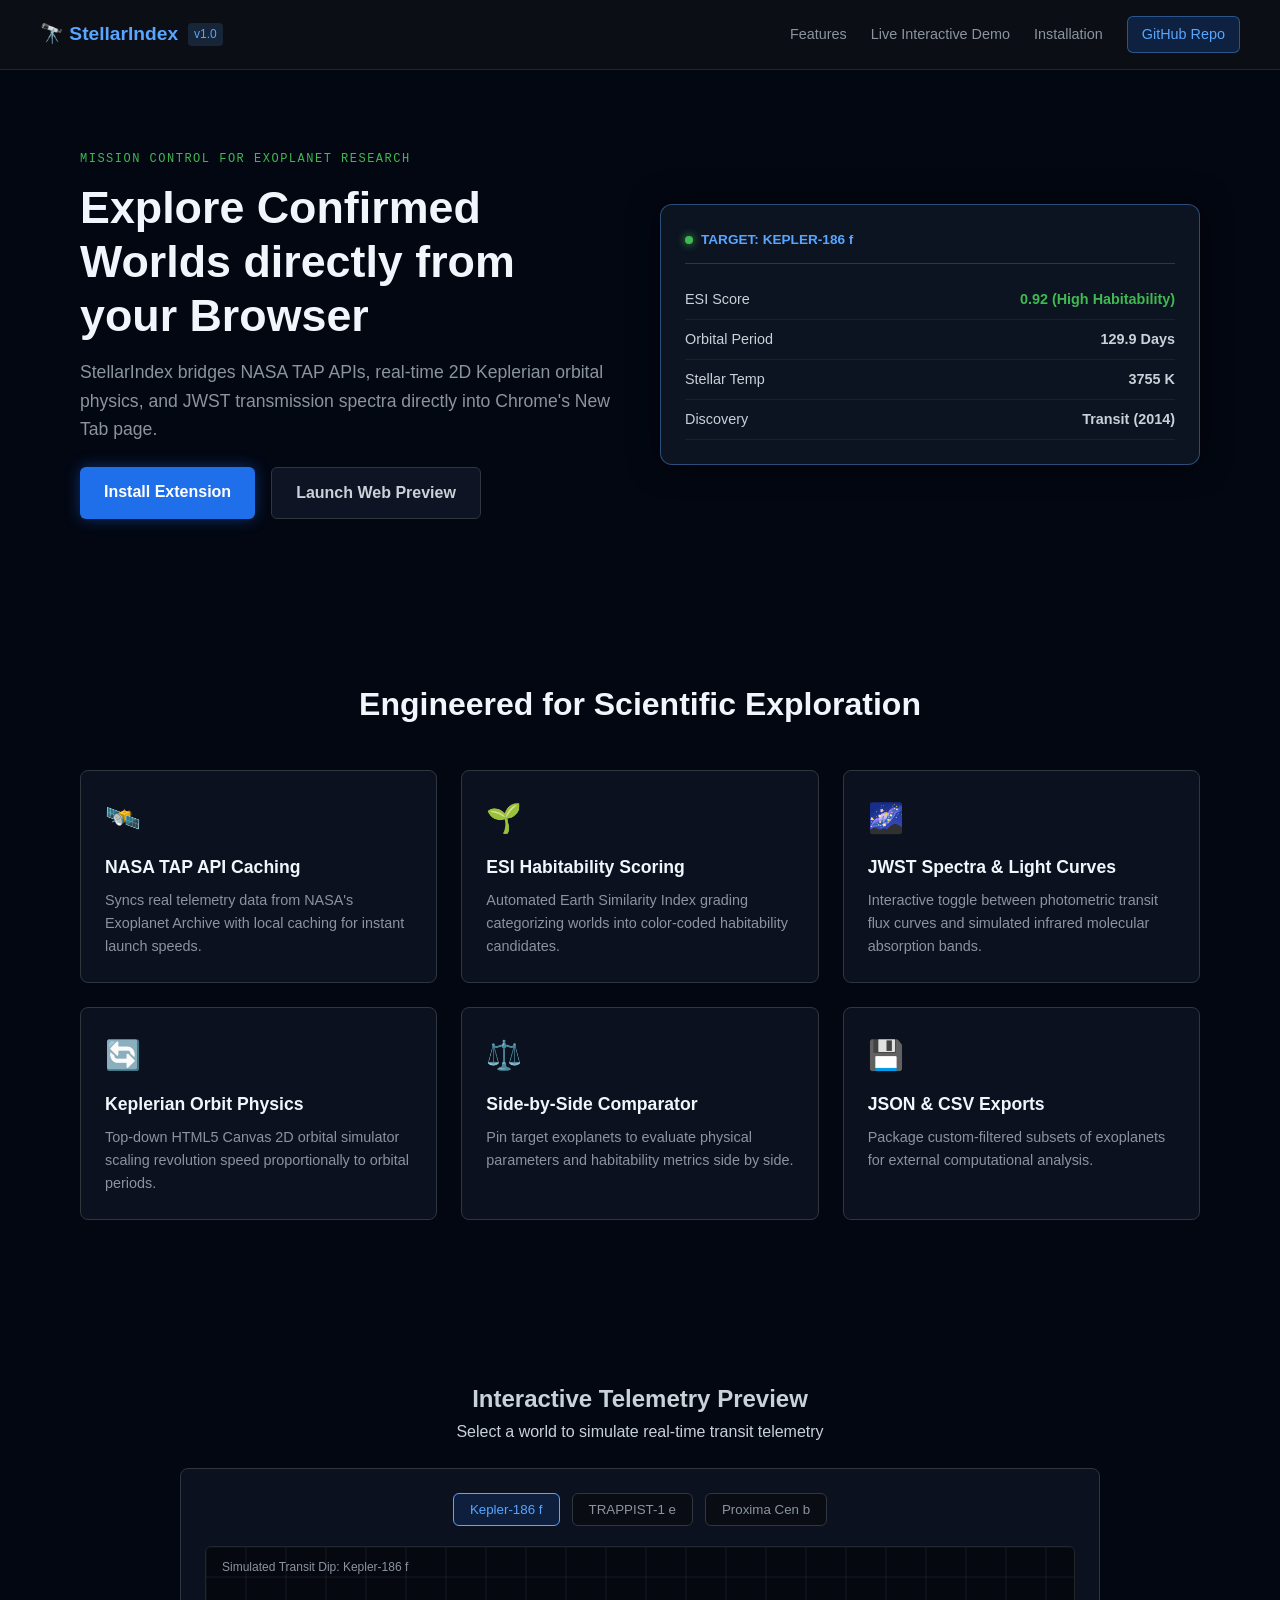
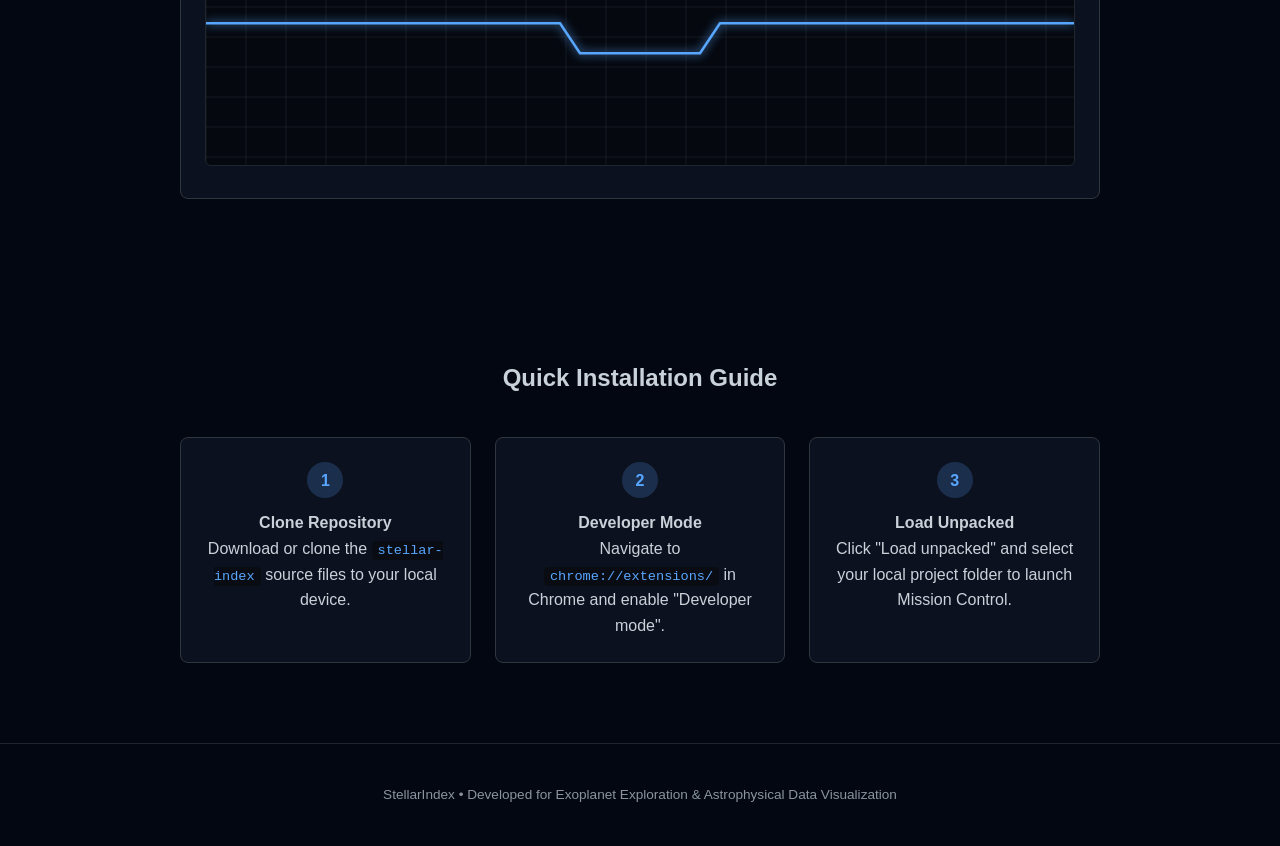
==== docs/index.html @ ff1a0e59 "rename landing folder to docs for github deployment" ====
<!DOCTYPE html>
<html lang="en">
<head>
  <meta charset="UTF-8">
  <meta name="viewport" content="width=device-width, initial-scale=1.0">
  <title>StellarIndex - Exoplanet Research Chrome Extension</title>
  <link rel="stylesheet" href="styles.css">
</head>
<body>
  <!-- Top Navigation Bar -->
  <nav class="navbar">
    <div class="nav-brand">
      <span class="logo">🔭 StellarIndex</span>
      <span class="version-tag">v1.0</span>
    </div>
    <div class="nav-links">
      <a href="#features">Features</a>
      <a href="#demo">Live Interactive Demo</a>
      <a href="#installation">Installation</a>
      <a href="https://github.com/your-username/stellar-index" target="_blank" class="nav-btn-gh">GitHub Repo</a>
    </div>
  </nav>

  <!-- Hero Section -->
  <header class="hero">
    <div class="hero-content">
      <div class="telemetry-badge">MISSION CONTROL FOR EXOPLANET RESEARCH</div>
      <h1>Explore Confirmed Worlds directly from your Browser</h1>
      <p>StellarIndex bridges NASA TAP APIs, real-time 2D Keplerian orbital physics, and JWST transmission spectra directly into Chrome's New Tab page.</p>
      
      <div class="hero-actions">
        <a href="#installation" class="btn-primary">Install Extension</a>
        <a href="#demo" class="btn-secondary">Launch Web Preview</a>
      </div>
    </div>
    <div class="hero-graphic">
      <div class="hud-frame">
        <div class="hud-header">
          <span class="status-dot"></span> TARGET: KEPLER-186 f
        </div>
        <div class="hud-body">
          <div class="metric-row"><span>ESI Score</span><strong class="green-text">0.92 (High Habitability)</strong></div>
          <div class="metric-row"><span>Orbital Period</span><strong>129.9 Days</strong></div>
          <div class="metric-row"><span>Stellar Temp</span><strong>3755 K</strong></div>
          <div class="metric-row"><span>Discovery</span><strong>Transit (2014)</strong></div>
        </div>
      </div>
    </div>
  </header>

  <!-- Feature Showcase Section -->
  <section id="features" class="features-section">
    <h2>Engineered for Scientific Exploration</h2>
    <div class="features-grid">
      <div class="feature-card">
        <div class="icon">🛰️</div>
        <h3>NASA TAP API Caching</h3>
        <p>Syncs real telemetry data from NASA's Exoplanet Archive with local caching for instant launch speeds.</p>
      </div>

      <div class="feature-card">
        <div class="icon">🌱</div>
        <h3>ESI Habitability Scoring</h3>
        <p>Automated Earth Similarity Index grading categorizing worlds into color-coded habitability candidates.</p>
      </div>

      <div class="feature-card">
        <div class="icon">🌌</div>
        <h3>JWST Spectra & Light Curves</h3>
        <p>Interactive toggle between photometric transit flux curves and simulated infrared molecular absorption bands.</p>
      </div>

      <div class="feature-card">
        <div class="icon">🔄</div>
        <h3>Keplerian Orbit Physics</h3>
        <p>Top-down HTML5 Canvas 2D orbital simulator scaling revolution speed proportionally to orbital periods.</p>
      </div>

      <div class="feature-card">
        <div class="icon">⚖️</div>
        <h3>Side-by-Side Comparator</h3>
        <p>Pin target exoplanets to evaluate physical parameters and habitability metrics side by side.</p>
      </div>

      <div class="feature-card">
        <div class="icon">💾</div>
        <h3>JSON & CSV Exports</h3>
        <p>Package custom-filtered subsets of exoplanets for external computational analysis.</p>
      </div>
    </div>
  </section>

  <!-- Interactive Live Preview Section -->
  <section id="demo" class="demo-section">
    <h2>Interactive Telemetry Preview</h2>
    <p>Select a world to simulate real-time transit telemetry</p>
    
    <div class="demo-wrapper">
      <div class="demo-selector">
        <button class="planet-btn active" data-planet="kepler">Kepler-186 f</button>
        <button class="planet-btn" data-planet="trappist">TRAPPIST-1 e</button>
        <button class="planet-btn" data-planet="proxima">Proxima Cen b</button>
      </div>

      <div class="demo-display">
        <canvas id="previewCanvas"></canvas>
      </div>
    </div>
  </section>

  <!-- Installation Steps Section -->
  <section id="installation" class="install-section">
    <h2>Quick Installation Guide</h2>
    <div class="steps-container">
      <div class="step">
        <div class="step-num">1</div>
        <h4>Clone Repository</h4>
        <p>Download or clone the <code>stellar-index</code> source files to your local device.</p>
      </div>
      <div class="step">
        <div class="step-num">2</div>
        <h4>Developer Mode</h4>
        <p>Navigate to <code>chrome://extensions/</code> in Chrome and enable "Developer mode".</p>
      </div>
      <div class="step">
        <div class="step-num">3</div>
        <h4>Load Unpacked</h4>
        <p>Click "Load unpacked" and select your local project folder to launch Mission Control.</p>
      </div>
    </div>
  </section>

  <footer>
    <p>StellarIndex • Developed for Exoplanet Exploration & Astrophysical Data Visualization</p>
  </footer>

  <script src="script.js"></script>
</body>
</html>
---- docs/styles.css ----
/* StellarIndex Landing Page Theme */
* {
    box-sizing: border-box;
    margin: 0;
    padding: 0;
    scroll-behavior: smooth;
  }
  
  body {
    font-family: -apple-system, BlinkMacSystemFont, "Segoe UI", Roboto, sans-serif;
    background-color: #030712;
    color: #c9d1d9;
    line-height: 1.6;
  }
  
  /* Navbar */
  .navbar {
    display: flex;
    justify-content: space-between;
    align-items: center;
    padding: 16px 40px;
    background: rgba(13, 17, 23, 0.85);
    backdrop-filter: blur(12px);
    border-bottom: 1px solid rgba(48, 54, 61, 0.6);
    position: sticky;
    top: 0;
    z-index: 100;
  }
  
  .nav-brand {
    display: flex;
    align-items: center;
    gap: 10px;
  }
  
  .logo {
    font-size: 1.2rem;
    font-weight: 700;
    color: #58a6ff;
  }
  
  .version-tag {
    background: rgba(88, 166, 255, 0.15);
    color: #58a6ff;
    font-size: 0.75rem;
    padding: 2px 6px;
    border-radius: 4px;
  }
  
  .nav-links {
    display: flex;
    gap: 24px;
    align-items: center;
  }
  
  .nav-links a {
    color: #8b949e;
    text-decoration: none;
    font-size: 0.9rem;
    transition: color 0.2s;
  }
  
  .nav-links a:hover {
    color: #58a6ff;
  }
  
  .nav-btn-gh {
    background: rgba(31, 111, 235, 0.2);
    border: 1px solid rgba(88, 166, 255, 0.4);
    padding: 6px 14px;
    border-radius: 6px;
    color: #58a6ff !important;
  }
  
  /* Hero Section */
  .hero {
    display: grid;
    grid-template-columns: 1fr 1fr;
    gap: 40px;
    padding: 80px 40px;
    max-width: 1200px;
    margin: 0 auto;
    align-items: center;
  }
  
  .telemetry-badge {
    color: #3fb950;
    font-size: 0.75rem;
    font-family: monospace;
    letter-spacing: 1.5px;
    margin-bottom: 12px;
  }
  
  .hero-content h1 {
    font-size: 2.8rem;
    line-height: 1.2;
    color: #f0f6fc;
    margin-bottom: 16px;
  }
  
  .hero-content p {
    font-size: 1.1rem;
    color: #8b949e;
    margin-bottom: 24px;
  }
  
  .hero-actions {
    display: flex;
    gap: 16px;
  }
  
  .btn-primary {
    background: #1f6feb;
    color: #fff;
    padding: 12px 24px;
    border-radius: 6px;
    text-decoration: none;
    font-weight: 600;
    box-shadow: 0 0 15px rgba(31, 111, 235, 0.4);
  }
  
  .btn-secondary {
    background: rgba(17, 24, 39, 0.8);
    border: 1px solid #30363d;
    color: #c9d1d9;
    padding: 12px 24px;
    border-radius: 6px;
    text-decoration: none;
    font-weight: 600;
  }
  
  /* HUD Frame Graphic */
  .hud-frame {
    background: rgba(17, 24, 39, 0.75);
    border: 1px solid rgba(88, 166, 255, 0.4);
    border-radius: 12px;
    padding: 24px;
    box-shadow: 0 0 30px rgba(0, 0, 0, 0.6);
  }
  
  .hud-header {
    font-size: 0.85rem;
    color: #58a6ff;
    font-weight: 700;
    border-bottom: 1px solid #30363d;
    padding-bottom: 12px;
    margin-bottom: 16px;
    display: flex;
    align-items: center;
    gap: 8px;
  }
  
  .status-dot {
    width: 8px;
    height: 8px;
    background: #3fb950;
    border-radius: 50%;
    display: inline-block;
    box-shadow: 0 0 8px #3fb950;
  }
  
  .metric-row {
    display: flex;
    justify-content: space-between;
    padding: 8px 0;
    border-bottom: 1px solid rgba(48, 54, 61, 0.4);
    font-size: 0.9rem;
  }
  
  .green-text { color: #3fb950; }
  
  /* Features Section */
  .features-section {
    padding: 80px 40px;
    max-width: 1200px;
    margin: 0 auto;
  }
  
  .features-section h2 {
    text-align: center;
    font-size: 2rem;
    color: #f0f6fc;
    margin-bottom: 40px;
  }
  
  .features-grid {
    display: grid;
    grid-template-columns: repeat(auto-fit, minmax(320px, 1fr));
    gap: 24px;
  }
  
  .feature-card {
    background: rgba(17, 24, 39, 0.65);
    border: 1px solid #30363d;
    padding: 24px;
    border-radius: 8px;
  }
  
  .feature-card .icon {
    font-size: 1.8rem;
    margin-bottom: 12px;
  }
  
  .feature-card h3 {
    color: #f0f6fc;
    font-size: 1.1rem;
    margin-bottom: 8px;
  }
  
  .feature-card p {
    color: #8b949e;
    font-size: 0.9rem;
  }
  
  /* Demo Section */
  .demo-section {
    padding: 80px 40px;
    max-width: 1000px;
    margin: 0 auto;
    text-align: center;
  }
  
  .demo-wrapper {
    margin-top: 24px;
    background: rgba(17, 24, 39, 0.65);
    border: 1px solid #30363d;
    border-radius: 8px;
    padding: 24px;
  }
  
  .demo-selector {
    display: flex;
    justify-content: center;
    gap: 12px;
    margin-bottom: 20px;
  }
  
  .planet-btn {
    background: #090d13;
    border: 1px solid #30363d;
    color: #8b949e;
    padding: 8px 16px;
    border-radius: 6px;
    cursor: pointer;
  }
  
  .planet-btn.active {
    border-color: #58a6ff;
    color: #58a6ff;
    background: rgba(31, 111, 235, 0.15);
  }
  
  .demo-display canvas {
    width: 100%;
    height: 220px;
    background: #05080f;
    border-radius: 6px;
    border: 1px solid #21262d;
  }
  
  /* Installation Section */
  .install-section {
    padding: 80px 40px;
    max-width: 1000px;
    margin: 0 auto;
    text-align: center;
  }
  
  .steps-container {
    display: grid;
    grid-template-columns: 1fr 1fr 1fr;
    gap: 24px;
    margin-top: 40px;
  }
  
  .step {
    background: rgba(17, 24, 39, 0.65);
    border: 1px solid #30363d;
    padding: 24px;
    border-radius: 8px;
  }
  
  .step-num {
    width: 36px;
    height: 36px;
    background: rgba(88, 166, 255, 0.2);
    color: #58a6ff;
    font-weight: bold;
    border-radius: 50%;
    display: flex;
    align-items: center;
    justify-content: center;
    margin: 0 auto 12px auto;
  }
  
  code {
    background: #090d13;
    color: #58a6ff;
    padding: 2px 6px;
    border-radius: 4px;
    font-size: 0.85rem;
  }
  
  footer {
    text-align: center;
    padding: 40px;
    border-top: 1px solid #21262d;
    color: #8b949e;
    font-size: 0.85rem;
  }
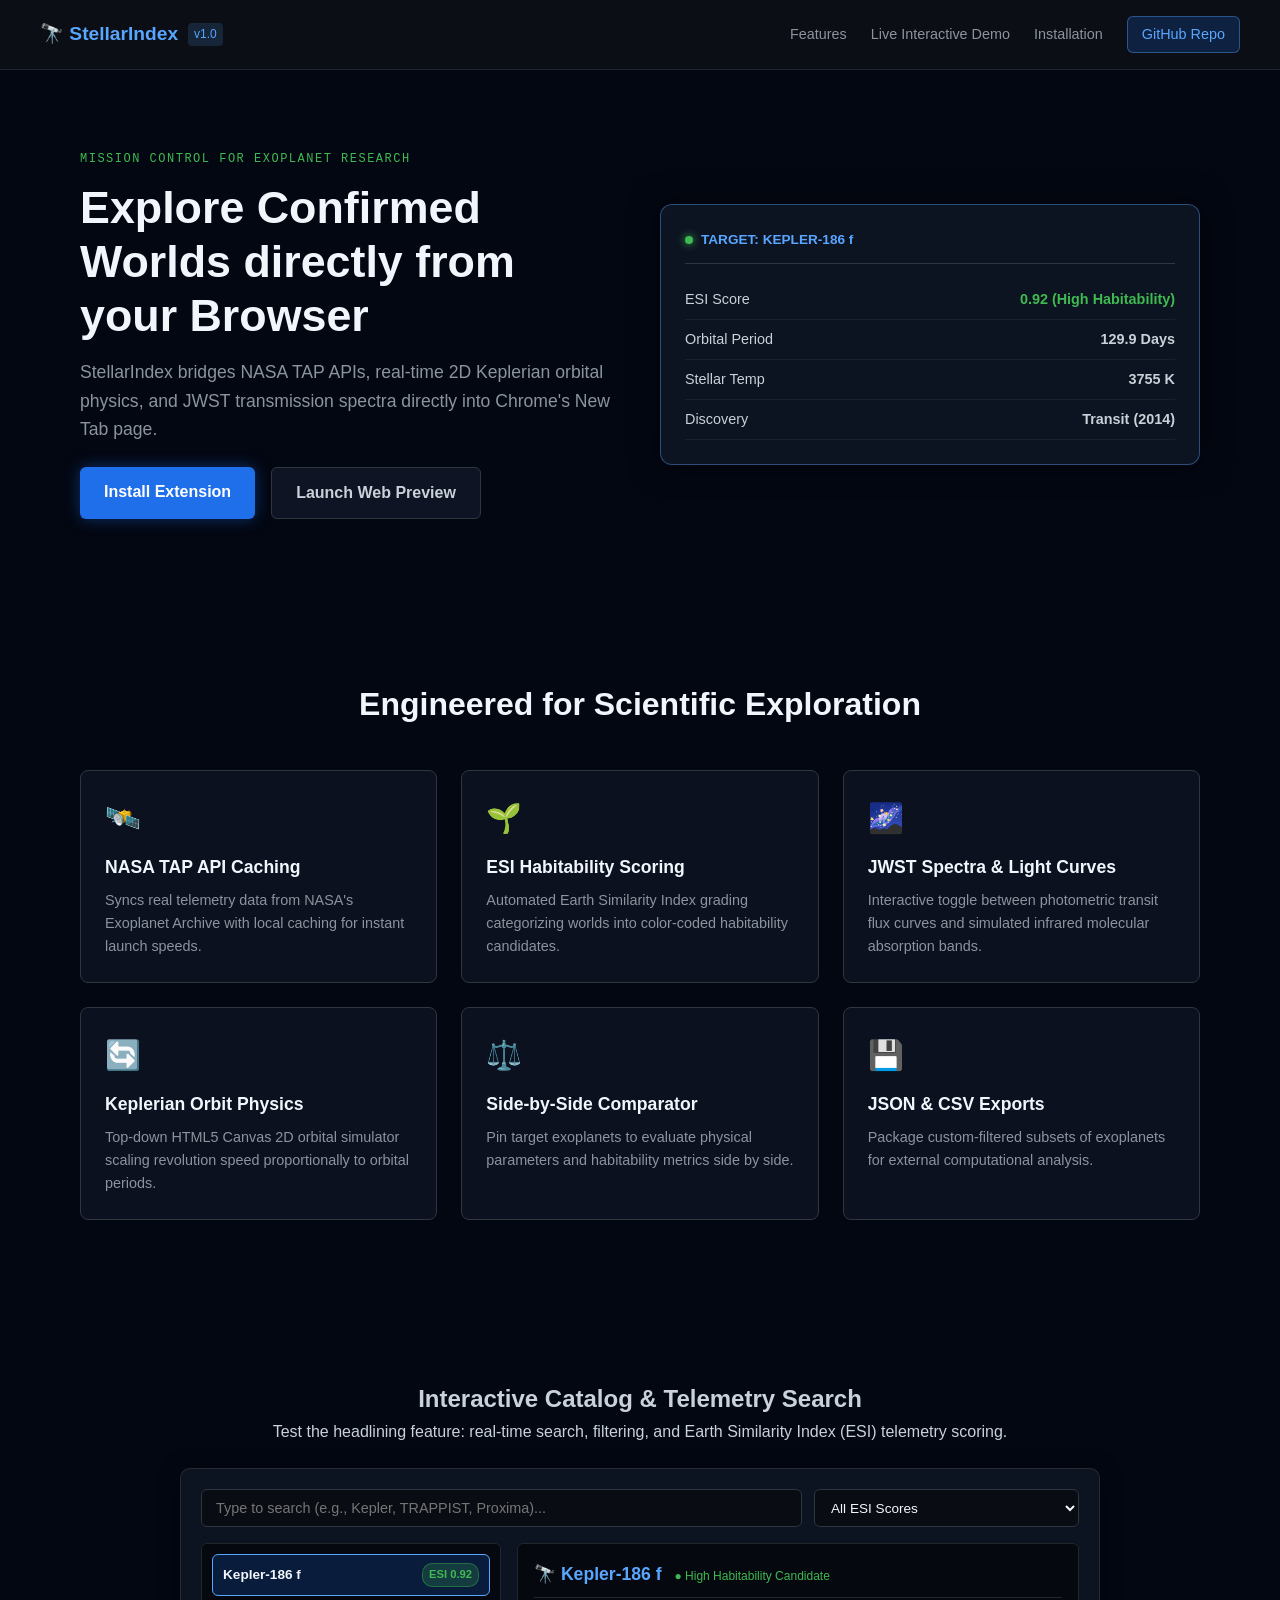
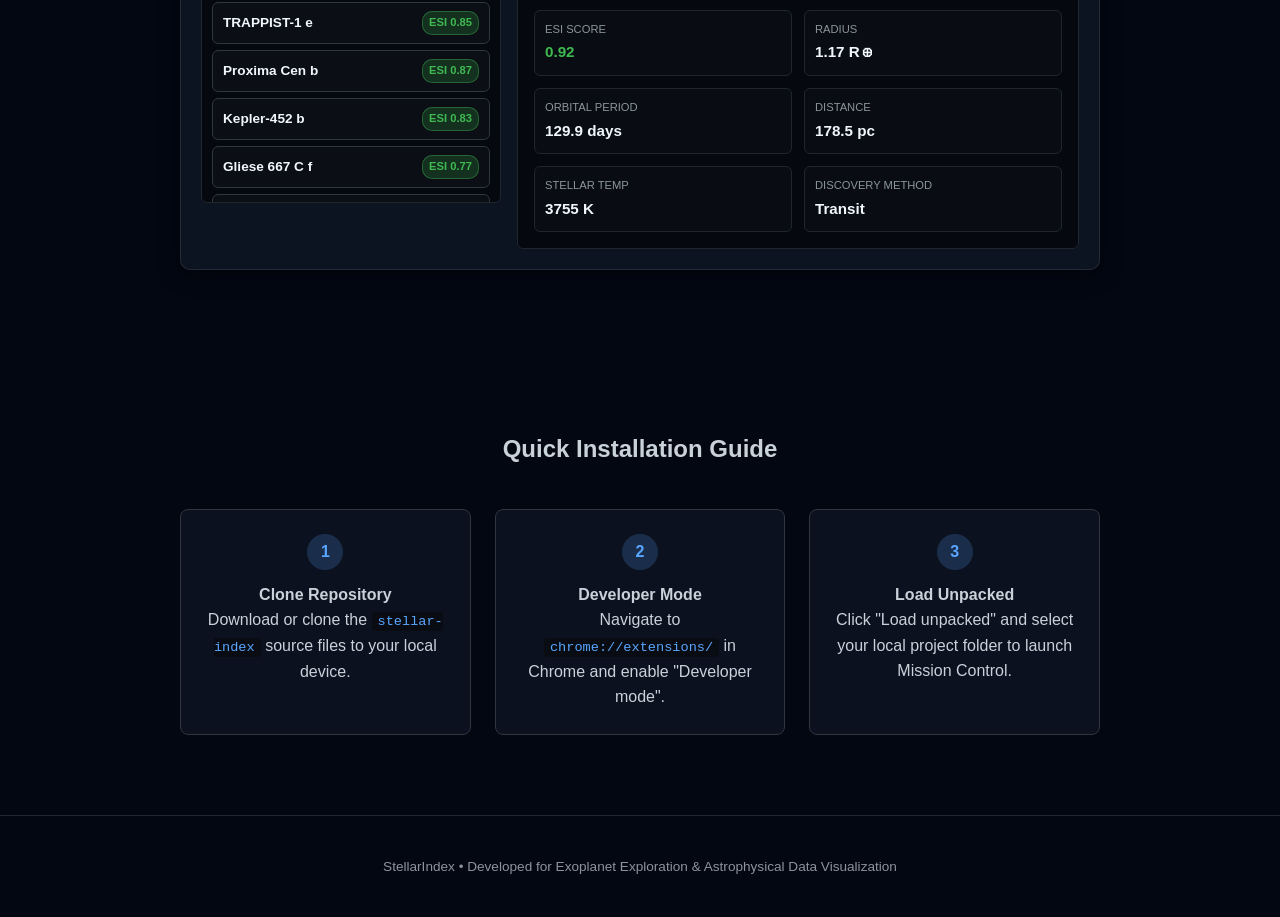
==== commit c6c128ce: "Changed interactive demo in landing page" ====
--- a/docs/index.html
+++ b/docs/index.html
@@ -17,7 +17,7 @@
       <a href="#features">Features</a>
       <a href="#demo">Live Interactive Demo</a>
       <a href="#installation">Installation</a>
-      <a href="https://github.com/your-username/stellar-index" target="_blank" class="nav-btn-gh">GitHub Repo</a>
+      <a href="https://github.com/BestbOyee/StellarIndex" target="_blank" class="nav-btn-gh">GitHub Repo</a>
     </div>
   </nav>
 
@@ -91,19 +91,31 @@
   </section>
 
   <!-- Interactive Live Preview Section -->
+  <!-- Interactive Live Search & Telemetry Preview Section -->
   <section id="demo" class="demo-section">
-    <h2>Interactive Telemetry Preview</h2>
-    <p>Select a world to simulate real-time transit telemetry</p>
+    <h2>Interactive Catalog & Telemetry Search</h2>
+    <p>Test the headlining feature: real-time search, filtering, and Earth Similarity Index (ESI) telemetry scoring.</p>
     
     <div class="demo-wrapper">
-      <div class="demo-selector">
-        <button class="planet-btn active" data-planet="kepler">Kepler-186 f</button>
-        <button class="planet-btn" data-planet="trappist">TRAPPIST-1 e</button>
-        <button class="planet-btn" data-planet="proxima">Proxima Cen b</button>
+      <div class="search-demo-bar">
+        <input type="text" id="demoSearchInput" placeholder="Type to search (e.g., Kepler, TRAPPIST, Proxima)...">
+        <select id="demoEsiFilter" class="demo-select">
+          <option value="all">All ESI Scores</option>
+          <option value="high">High Habitability (ESI ≥ 0.7)</option>
+          <option value="moderate">Moderate Candidates (ESI 0.4 - 0.7)</option>
+        </select>
       </div>
 
-      <div class="demo-display">
-        <canvas id="previewCanvas"></canvas>
+      <div class="demo-search-layout">
+        <div class="demo-results-list">
+          <ul id="demoPlanetList">
+            <!-- Dynamically populated via JS -->
+          </ul>
+        </div>
+
+        <div class="demo-telemetry-panel" id="demoTelemetryPanel">
+          <div class="telemetry-placeholder">Select a planet from search results to inspect live telemetry.</div>
+        </div>
       </div>
     </div>
   </section>
--- a/docs/styles.css
+++ b/docs/styles.css
@@ -307,4 +307,151 @@
     border-top: 1px solid #21262d;
     color: #8b949e;
     font-size: 0.85rem;
-  }+  }
+  /* Interactive Search Demo Section */
+.demo-section {
+  padding: 80px 40px;
+  max-width: 1000px;
+  margin: 0 auto;
+  text-align: center;
+}
+
+.demo-wrapper {
+  margin-top: 24px;
+  background: rgba(17, 24, 39, 0.75);
+  border: 1px solid rgba(48, 54, 61, 0.7);
+  border-radius: 10px;
+  padding: 20px;
+  box-shadow: 0 4px 20px rgba(0, 0, 0, 0.5);
+  text-align: left;
+}
+
+.search-demo-bar {
+  display: flex;
+  gap: 12px;
+  margin-bottom: 16px;
+}
+
+#demoSearchInput {
+  flex: 1;
+  padding: 10px 14px;
+  background: #090d13;
+  border: 1px solid #30363d;
+  border-radius: 6px;
+  color: #f0f6fc;
+  font-size: 0.9rem;
+}
+
+#demoSearchInput:focus {
+  outline: none;
+  border-color: #58a6ff;
+  box-shadow: 0 0 8px rgba(88, 166, 255, 0.3);
+}
+
+.demo-select {
+  background: #090d13;
+  color: #f0f6fc;
+  border: 1px solid #30363d;
+  padding: 8px 12px;
+  border-radius: 6px;
+  font-size: 0.85rem;
+}
+
+.demo-search-layout {
+  display: grid;
+  grid-template-columns: 300px 1fr;
+  gap: 16px;
+  min-height: 240px;
+}
+
+.demo-results-list {
+  background: #05080f;
+  border: 1px solid #21262d;
+  border-radius: 6px;
+  padding: 10px;
+  max-height: 260px;
+  overflow-y: auto;
+}
+
+#demoPlanetList {
+  list-style: none;
+  display: flex;
+  flex-direction: column;
+  gap: 6px;
+}
+
+#demoPlanetList li {
+  background: rgba(13, 17, 23, 0.8);
+  border: 1px solid #30363d;
+  padding: 8px 10px;
+  border-radius: 6px;
+  cursor: pointer;
+  display: flex;
+  justify-content: space-between;
+  align-items: center;
+  transition: all 0.2s;
+}
+
+#demoPlanetList li:hover, #demoPlanetList li.active {
+  border-color: #58a6ff;
+  background: rgba(31, 111, 235, 0.2);
+}
+
+.demo-item-name {
+  font-size: 0.85rem;
+  font-weight: 600;
+  color: #f0f6fc;
+}
+
+.demo-esi-badge {
+  font-size: 0.7rem;
+  padding: 2px 6px;
+  border-radius: 10px;
+  font-weight: 600;
+}
+
+.esi-badge-high { background: rgba(63, 185, 80, 0.2); color: #3fb950; border: 1px solid rgba(63, 185, 80, 0.4); }
+.esi-badge-mod { background: rgba(210, 153, 34, 0.2); color: #d29922; border: 1px solid rgba(210, 153, 34, 0.4); }
+.esi-badge-low { background: rgba(248, 81, 73, 0.2); color: #f85149; border: 1px solid rgba(248, 81, 73, 0.4); }
+
+.demo-telemetry-panel {
+  background: #05080f;
+  border: 1px solid #21262d;
+  border-radius: 6px;
+  padding: 16px;
+  display: flex;
+  flex-direction: column;
+  justify-content: center;
+}
+
+.telemetry-placeholder {
+  color: #8b949e;
+  font-size: 0.85rem;
+  text-align: center;
+}
+
+.demo-telemetry-grid {
+  display: grid;
+  grid-template-columns: 1fr 1fr;
+  gap: 12px;
+}
+
+.demo-telemetry-item {
+  background: #090d13;
+  border: 1px solid #21262d;
+  padding: 10px;
+  border-radius: 6px;
+}
+
+.demo-telemetry-label {
+  font-size: 0.7rem;
+  color: #8b949e;
+  text-transform: uppercase;
+}
+
+.demo-telemetry-val {
+  font-size: 0.95rem;
+  font-weight: 600;
+  color: #f0f6fc;
+  margin-top: 2px;
+}
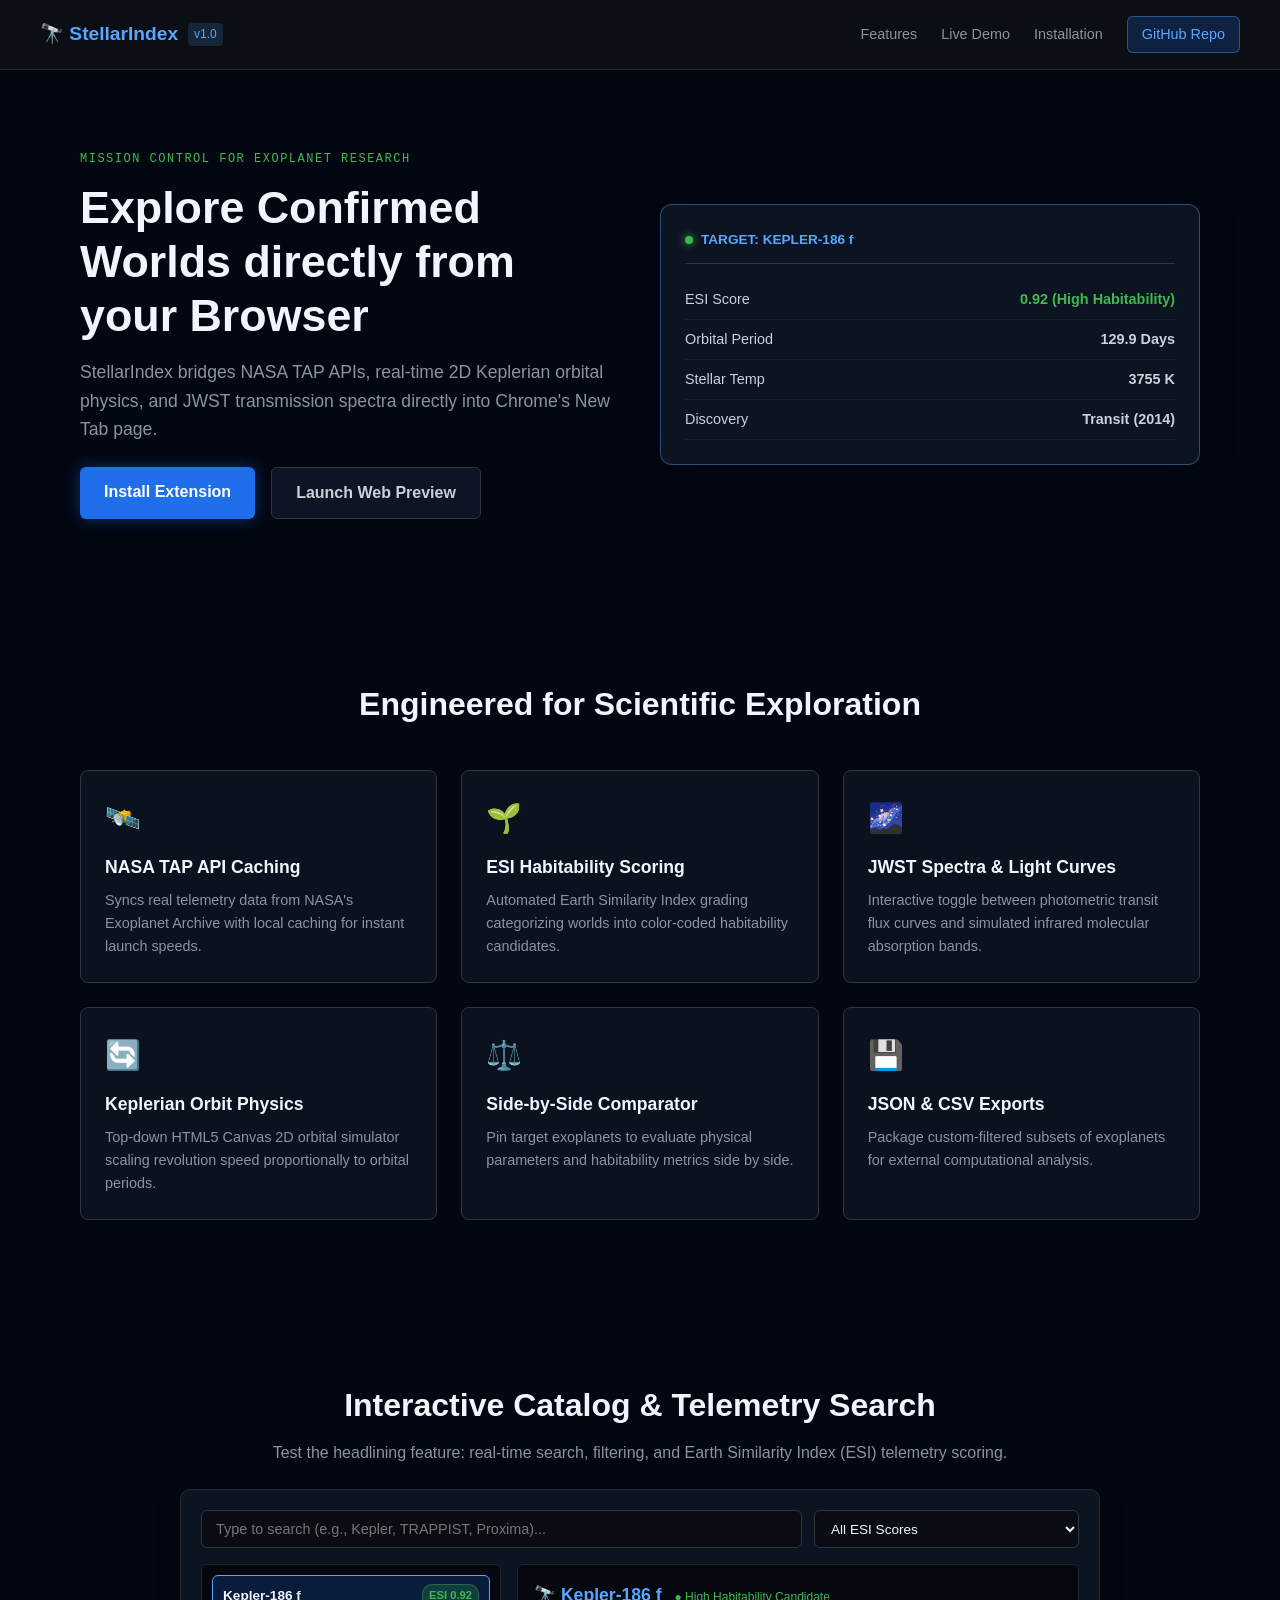
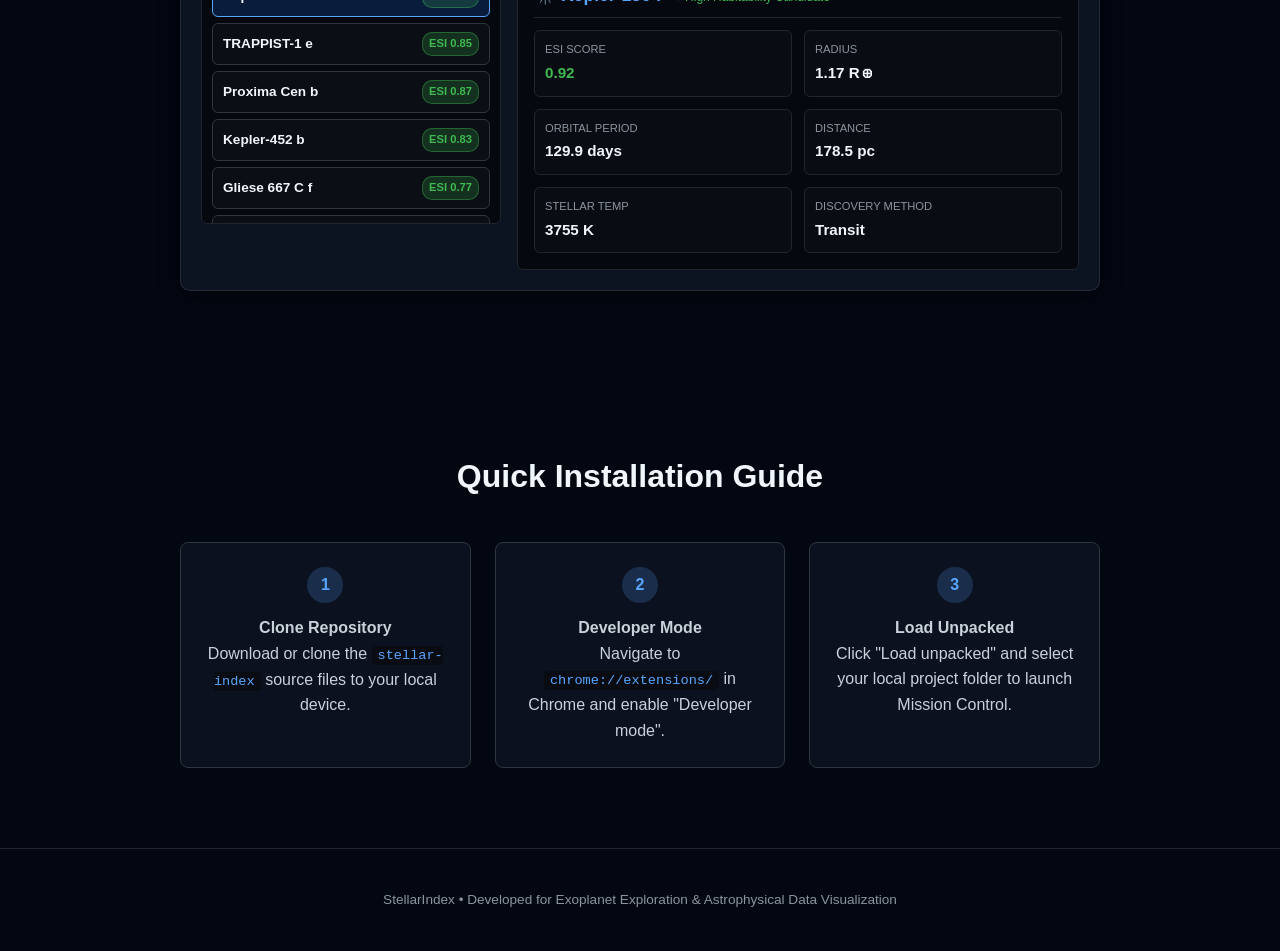
==== commit 35213793: "Fixed bugs in landing page" ====
--- a/docs/index.html
+++ b/docs/index.html
@@ -15,9 +15,9 @@
     </div>
     <div class="nav-links">
       <a href="#features">Features</a>
-      <a href="#demo">Live Interactive Demo</a>
+      <a href="#demo">Live Demo</a>
       <a href="#installation">Installation</a>
-      <a href="https://github.com/BestbOyee/StellarIndex" target="_blank" class="nav-btn-gh">GitHub Repo</a>
+      <a href="https://github.com/your-username/stellar-index" target="_blank" class="nav-btn-gh">GitHub Repo</a>
     </div>
   </nav>
 
@@ -90,7 +90,6 @@
     </div>
   </section>
 
-  <!-- Interactive Live Preview Section -->
   <!-- Interactive Live Search & Telemetry Preview Section -->
   <section id="demo" class="demo-section">
     <h2>Interactive Catalog & Telemetry Search</h2>
--- a/docs/styles.css
+++ b/docs/styles.css
@@ -1,319 +1,234 @@
 /* StellarIndex Landing Page Theme */
 * {
-    box-sizing: border-box;
-    margin: 0;
-    padding: 0;
-    scroll-behavior: smooth;
-  }
-  
-  body {
-    font-family: -apple-system, BlinkMacSystemFont, "Segoe UI", Roboto, sans-serif;
-    background-color: #030712;
-    color: #c9d1d9;
-    line-height: 1.6;
-  }
-  
-  /* Navbar */
-  .navbar {
-    display: flex;
-    justify-content: space-between;
-    align-items: center;
-    padding: 16px 40px;
-    background: rgba(13, 17, 23, 0.85);
-    backdrop-filter: blur(12px);
-    border-bottom: 1px solid rgba(48, 54, 61, 0.6);
-    position: sticky;
-    top: 0;
-    z-index: 100;
-  }
-  
-  .nav-brand {
-    display: flex;
-    align-items: center;
-    gap: 10px;
-  }
-  
-  .logo {
-    font-size: 1.2rem;
-    font-weight: 700;
-    color: #58a6ff;
-  }
-  
-  .version-tag {
-    background: rgba(88, 166, 255, 0.15);
-    color: #58a6ff;
-    font-size: 0.75rem;
-    padding: 2px 6px;
-    border-radius: 4px;
-  }
-  
-  .nav-links {
-    display: flex;
-    gap: 24px;
-    align-items: center;
-  }
-  
-  .nav-links a {
-    color: #8b949e;
-    text-decoration: none;
-    font-size: 0.9rem;
-    transition: color 0.2s;
-  }
-  
-  .nav-links a:hover {
-    color: #58a6ff;
-  }
-  
-  .nav-btn-gh {
-    background: rgba(31, 111, 235, 0.2);
-    border: 1px solid rgba(88, 166, 255, 0.4);
-    padding: 6px 14px;
-    border-radius: 6px;
-    color: #58a6ff !important;
-  }
-  
-  /* Hero Section */
-  .hero {
-    display: grid;
-    grid-template-columns: 1fr 1fr;
-    gap: 40px;
-    padding: 80px 40px;
-    max-width: 1200px;
-    margin: 0 auto;
-    align-items: center;
-  }
-  
-  .telemetry-badge {
-    color: #3fb950;
-    font-size: 0.75rem;
-    font-family: monospace;
-    letter-spacing: 1.5px;
-    margin-bottom: 12px;
-  }
-  
-  .hero-content h1 {
-    font-size: 2.8rem;
-    line-height: 1.2;
-    color: #f0f6fc;
-    margin-bottom: 16px;
-  }
-  
-  .hero-content p {
-    font-size: 1.1rem;
-    color: #8b949e;
-    margin-bottom: 24px;
-  }
-  
-  .hero-actions {
-    display: flex;
-    gap: 16px;
-  }
-  
-  .btn-primary {
-    background: #1f6feb;
-    color: #fff;
-    padding: 12px 24px;
-    border-radius: 6px;
-    text-decoration: none;
-    font-weight: 600;
-    box-shadow: 0 0 15px rgba(31, 111, 235, 0.4);
-  }
-  
-  .btn-secondary {
-    background: rgba(17, 24, 39, 0.8);
-    border: 1px solid #30363d;
-    color: #c9d1d9;
-    padding: 12px 24px;
-    border-radius: 6px;
-    text-decoration: none;
-    font-weight: 600;
-  }
-  
-  /* HUD Frame Graphic */
-  .hud-frame {
-    background: rgba(17, 24, 39, 0.75);
-    border: 1px solid rgba(88, 166, 255, 0.4);
-    border-radius: 12px;
-    padding: 24px;
-    box-shadow: 0 0 30px rgba(0, 0, 0, 0.6);
-  }
-  
-  .hud-header {
-    font-size: 0.85rem;
-    color: #58a6ff;
-    font-weight: 700;
-    border-bottom: 1px solid #30363d;
-    padding-bottom: 12px;
-    margin-bottom: 16px;
-    display: flex;
-    align-items: center;
-    gap: 8px;
-  }
-  
-  .status-dot {
-    width: 8px;
-    height: 8px;
-    background: #3fb950;
-    border-radius: 50%;
-    display: inline-block;
-    box-shadow: 0 0 8px #3fb950;
-  }
-  
-  .metric-row {
-    display: flex;
-    justify-content: space-between;
-    padding: 8px 0;
-    border-bottom: 1px solid rgba(48, 54, 61, 0.4);
-    font-size: 0.9rem;
-  }
-  
-  .green-text { color: #3fb950; }
-  
-  /* Features Section */
-  .features-section {
-    padding: 80px 40px;
-    max-width: 1200px;
-    margin: 0 auto;
-  }
-  
-  .features-section h2 {
-    text-align: center;
-    font-size: 2rem;
-    color: #f0f6fc;
-    margin-bottom: 40px;
-  }
-  
-  .features-grid {
-    display: grid;
-    grid-template-columns: repeat(auto-fit, minmax(320px, 1fr));
-    gap: 24px;
-  }
-  
-  .feature-card {
-    background: rgba(17, 24, 39, 0.65);
-    border: 1px solid #30363d;
-    padding: 24px;
-    border-radius: 8px;
-  }
-  
-  .feature-card .icon {
-    font-size: 1.8rem;
-    margin-bottom: 12px;
-  }
-  
-  .feature-card h3 {
-    color: #f0f6fc;
-    font-size: 1.1rem;
-    margin-bottom: 8px;
-  }
-  
-  .feature-card p {
-    color: #8b949e;
-    font-size: 0.9rem;
-  }
-  
-  /* Demo Section */
-  .demo-section {
-    padding: 80px 40px;
-    max-width: 1000px;
-    margin: 0 auto;
-    text-align: center;
-  }
-  
-  .demo-wrapper {
-    margin-top: 24px;
-    background: rgba(17, 24, 39, 0.65);
-    border: 1px solid #30363d;
-    border-radius: 8px;
-    padding: 24px;
-  }
-  
-  .demo-selector {
-    display: flex;
-    justify-content: center;
-    gap: 12px;
-    margin-bottom: 20px;
-  }
-  
-  .planet-btn {
-    background: #090d13;
-    border: 1px solid #30363d;
-    color: #8b949e;
-    padding: 8px 16px;
-    border-radius: 6px;
-    cursor: pointer;
-  }
-  
-  .planet-btn.active {
-    border-color: #58a6ff;
-    color: #58a6ff;
-    background: rgba(31, 111, 235, 0.15);
-  }
-  
-  .demo-display canvas {
-    width: 100%;
-    height: 220px;
-    background: #05080f;
-    border-radius: 6px;
-    border: 1px solid #21262d;
-  }
-  
-  /* Installation Section */
-  .install-section {
-    padding: 80px 40px;
-    max-width: 1000px;
-    margin: 0 auto;
-    text-align: center;
-  }
-  
-  .steps-container {
-    display: grid;
-    grid-template-columns: 1fr 1fr 1fr;
-    gap: 24px;
-    margin-top: 40px;
-  }
-  
-  .step {
-    background: rgba(17, 24, 39, 0.65);
-    border: 1px solid #30363d;
-    padding: 24px;
-    border-radius: 8px;
-  }
-  
-  .step-num {
-    width: 36px;
-    height: 36px;
-    background: rgba(88, 166, 255, 0.2);
-    color: #58a6ff;
-    font-weight: bold;
-    border-radius: 50%;
-    display: flex;
-    align-items: center;
-    justify-content: center;
-    margin: 0 auto 12px auto;
-  }
-  
-  code {
-    background: #090d13;
-    color: #58a6ff;
-    padding: 2px 6px;
-    border-radius: 4px;
-    font-size: 0.85rem;
-  }
-  
-  footer {
-    text-align: center;
-    padding: 40px;
-    border-top: 1px solid #21262d;
-    color: #8b949e;
-    font-size: 0.85rem;
-  }
-  /* Interactive Search Demo Section */
+  box-sizing: border-box;
+  margin: 0;
+  padding: 0;
+  scroll-behavior: smooth;
+}
+
+body {
+  font-family: -apple-system, BlinkMacSystemFont, "Segoe UI", Roboto, sans-serif;
+  background-color: #030712;
+  color: #c9d1d9;
+  line-height: 1.6;
+}
+
+/* Navbar */
+.navbar {
+  display: flex;
+  justify-content: space-between;
+  align-items: center;
+  padding: 16px 40px;
+  background: rgba(13, 17, 23, 0.85);
+  backdrop-filter: blur(12px);
+  border-bottom: 1px solid rgba(48, 54, 61, 0.6);
+  position: sticky;
+  top: 0;
+  z-index: 100;
+}
+
+.nav-brand {
+  display: flex;
+  align-items: center;
+  gap: 10px;
+}
+
+.logo {
+  font-size: 1.2rem;
+  font-weight: 700;
+  color: #58a6ff;
+}
+
+.version-tag {
+  background: rgba(88, 166, 255, 0.15);
+  color: #58a6ff;
+  font-size: 0.75rem;
+  padding: 2px 6px;
+  border-radius: 4px;
+}
+
+.nav-links {
+  display: flex;
+  gap: 24px;
+  align-items: center;
+}
+
+.nav-links a {
+  color: #8b949e;
+  text-decoration: none;
+  font-size: 0.9rem;
+  transition: color 0.2s;
+}
+
+.nav-links a:hover {
+  color: #58a6ff;
+}
+
+.nav-btn-gh {
+  background: rgba(31, 111, 235, 0.2);
+  border: 1px solid rgba(88, 166, 255, 0.4);
+  padding: 6px 14px;
+  border-radius: 6px;
+  color: #58a6ff !important;
+}
+
+/* Hero Section */
+.hero {
+  display: grid;
+  grid-template-columns: 1fr 1fr;
+  gap: 40px;
+  padding: 80px 40px;
+  max-width: 1200px;
+  margin: 0 auto;
+  align-items: center;
+}
+
+.telemetry-badge {
+  color: #3fb950;
+  font-size: 0.75rem;
+  font-family: monospace;
+  letter-spacing: 1.5px;
+  margin-bottom: 12px;
+}
+
+.hero-content h1 {
+  font-size: 2.8rem;
+  line-height: 1.2;
+  color: #f0f6fc;
+  margin-bottom: 16px;
+}
+
+.hero-content p {
+  font-size: 1.1rem;
+  color: #8b949e;
+  margin-bottom: 24px;
+}
+
+.hero-actions {
+  display: flex;
+  gap: 16px;
+}
+
+.btn-primary {
+  background: #1f6feb;
+  color: #fff;
+  padding: 12px 24px;
+  border-radius: 6px;
+  text-decoration: none;
+  font-weight: 600;
+  box-shadow: 0 0 15px rgba(31, 111, 235, 0.4);
+}
+
+.btn-secondary {
+  background: rgba(17, 24, 39, 0.8);
+  border: 1px solid #30363d;
+  color: #c9d1d9;
+  padding: 12px 24px;
+  border-radius: 6px;
+  text-decoration: none;
+  font-weight: 600;
+}
+
+/* HUD Frame Graphic */
+.hud-frame {
+  background: rgba(17, 24, 39, 0.75);
+  border: 1px solid rgba(88, 166, 255, 0.4);
+  border-radius: 12px;
+  padding: 24px;
+  box-shadow: 0 0 30px rgba(0, 0, 0, 0.6);
+}
+
+.hud-header {
+  font-size: 0.85rem;
+  color: #58a6ff;
+  font-weight: 700;
+  border-bottom: 1px solid #30363d;
+  padding-bottom: 12px;
+  margin-bottom: 16px;
+  display: flex;
+  align-items: center;
+  gap: 8px;
+}
+
+.status-dot {
+  width: 8px;
+  height: 8px;
+  background: #3fb950;
+  border-radius: 50%;
+  display: inline-block;
+  box-shadow: 0 0 8px #3fb950;
+}
+
+.metric-row {
+  display: flex;
+  justify-content: space-between;
+  padding: 8px 0;
+  border-bottom: 1px solid rgba(48, 54, 61, 0.4);
+  font-size: 0.9rem;
+}
+
+.green-text { color: #3fb950; }
+
+/* Features Section */
+.features-section {
+  padding: 80px 40px;
+  max-width: 1200px;
+  margin: 0 auto;
+}
+
+.features-section h2 {
+  text-align: center;
+  font-size: 2rem;
+  color: #f0f6fc;
+  margin-bottom: 40px;
+}
+
+.features-grid {
+  display: grid;
+  grid-template-columns: repeat(auto-fit, minmax(320px, 1fr));
+  gap: 24px;
+}
+
+.feature-card {
+  background: rgba(17, 24, 39, 0.65);
+  border: 1px solid #30363d;
+  padding: 24px;
+  border-radius: 8px;
+}
+
+.feature-card .icon {
+  font-size: 1.8rem;
+  margin-bottom: 12px;
+}
+
+.feature-card h3 {
+  color: #f0f6fc;
+  font-size: 1.1rem;
+  margin-bottom: 8px;
+}
+
+.feature-card p {
+  color: #8b949e;
+  font-size: 0.9rem;
+}
+
+/* Interactive Search Demo Section */
 .demo-section {
   padding: 80px 40px;
   max-width: 1000px;
   margin: 0 auto;
   text-align: center;
+}
+
+.demo-section h2 {
+  font-size: 2rem;
+  color: #f0f6fc;
+  margin-bottom: 8px;
+}
+
+.demo-section > p {
+  color: #8b949e;
+  margin-bottom: 24px;
 }
 
 .demo-wrapper {
@@ -441,6 +356,7 @@
   border: 1px solid #21262d;
   padding: 10px;
   border-radius: 6px;
+  text-align: left;
 }
 
 .demo-telemetry-label {
@@ -454,4 +370,60 @@
   font-weight: 600;
   color: #f0f6fc;
   margin-top: 2px;
+}
+
+/* Installation Section */
+.install-section {
+  padding: 80px 40px;
+  max-width: 1000px;
+  margin: 0 auto;
+  text-align: center;
+}
+
+.install-section h2 {
+  font-size: 2rem;
+  color: #f0f6fc;
+  margin-bottom: 40px;
+}
+
+.steps-container {
+  display: grid;
+  grid-template-columns: 1fr 1fr 1fr;
+  gap: 24px;
+}
+
+.step {
+  background: rgba(17, 24, 39, 0.65);
+  border: 1px solid #30363d;
+  padding: 24px;
+  border-radius: 8px;
+}
+
+.step-num {
+  width: 36px;
+  height: 36px;
+  background: rgba(88, 166, 255, 0.2);
+  color: #58a6ff;
+  font-weight: bold;
+  border-radius: 50%;
+  display: flex;
+  align-items: center;
+  justify-content: center;
+  margin: 0 auto 12px auto;
+}
+
+code {
+  background: #090d13;
+  color: #58a6ff;
+  padding: 2px 6px;
+  border-radius: 4px;
+  font-size: 0.85rem;
+}
+
+footer {
+  text-align: center;
+  padding: 40px;
+  border-top: 1px solid #21262d;
+  color: #8b949e;
+  font-size: 0.85rem;
 }
